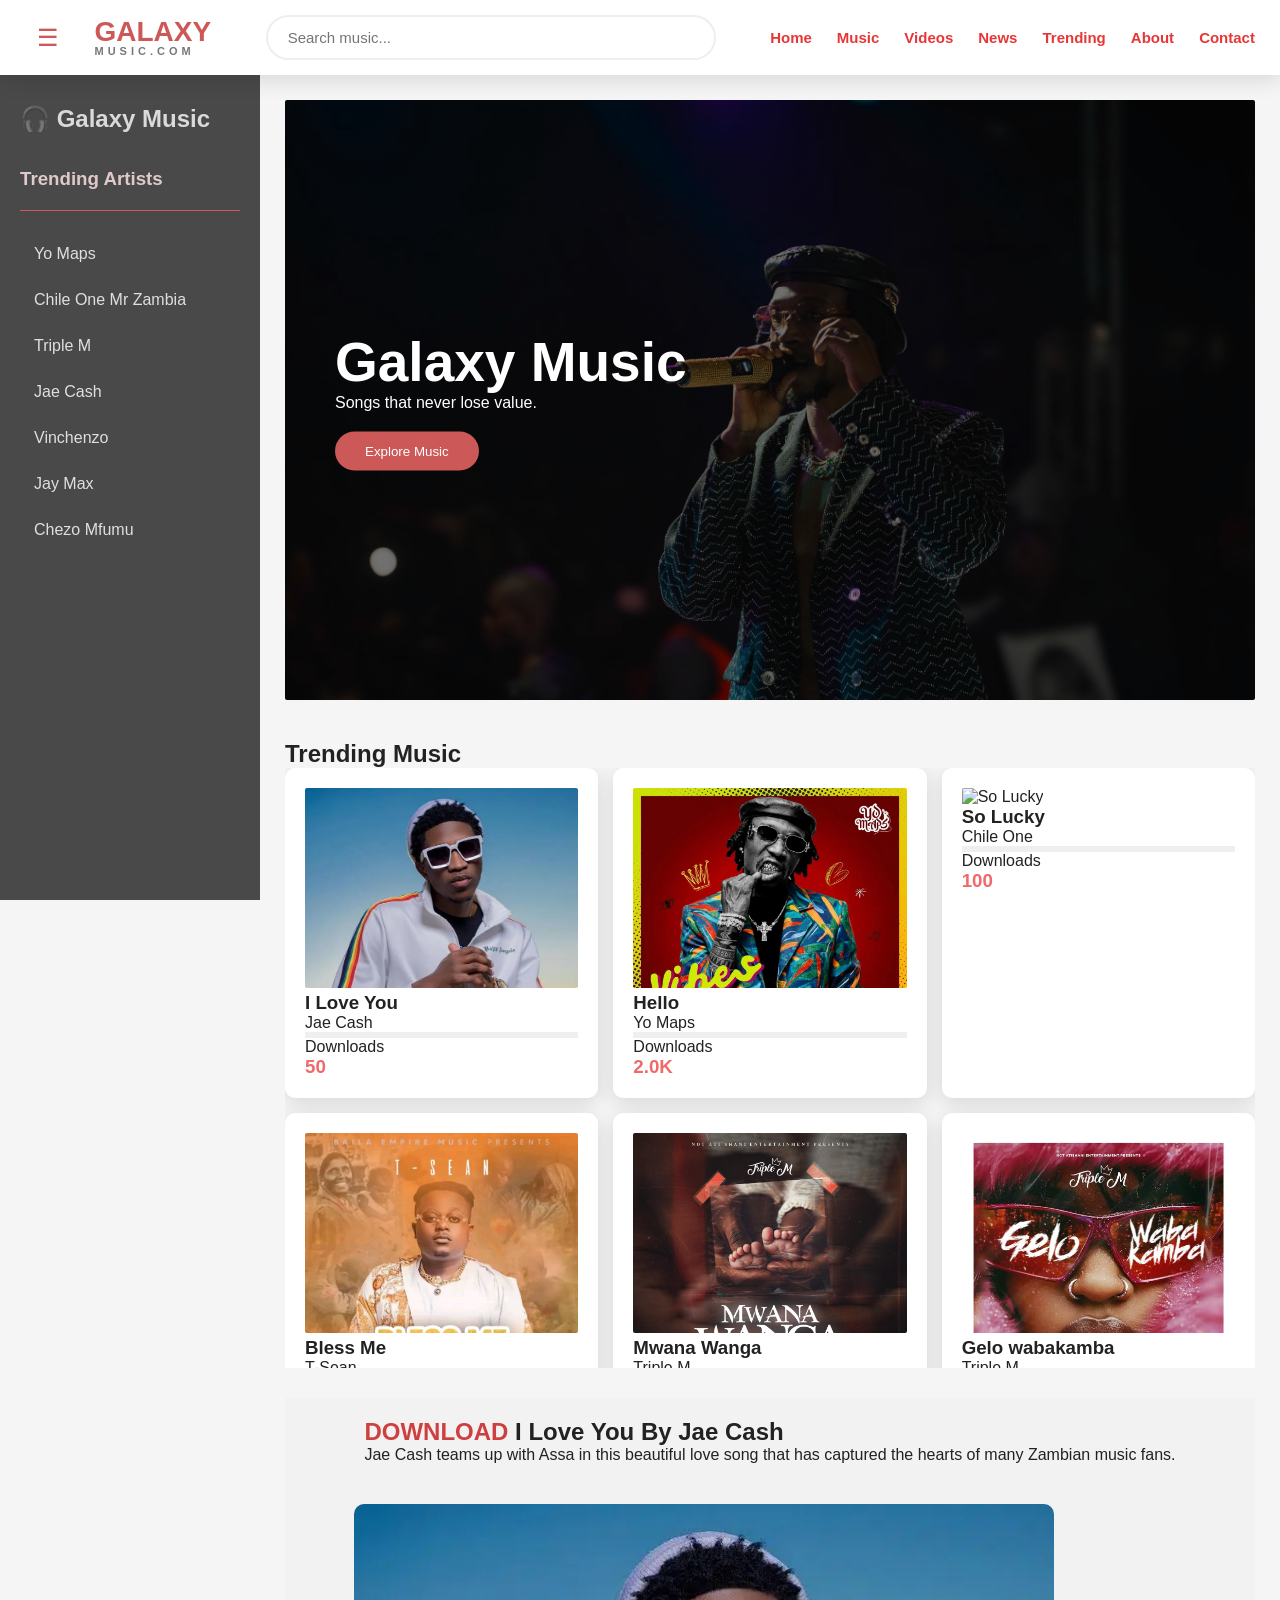
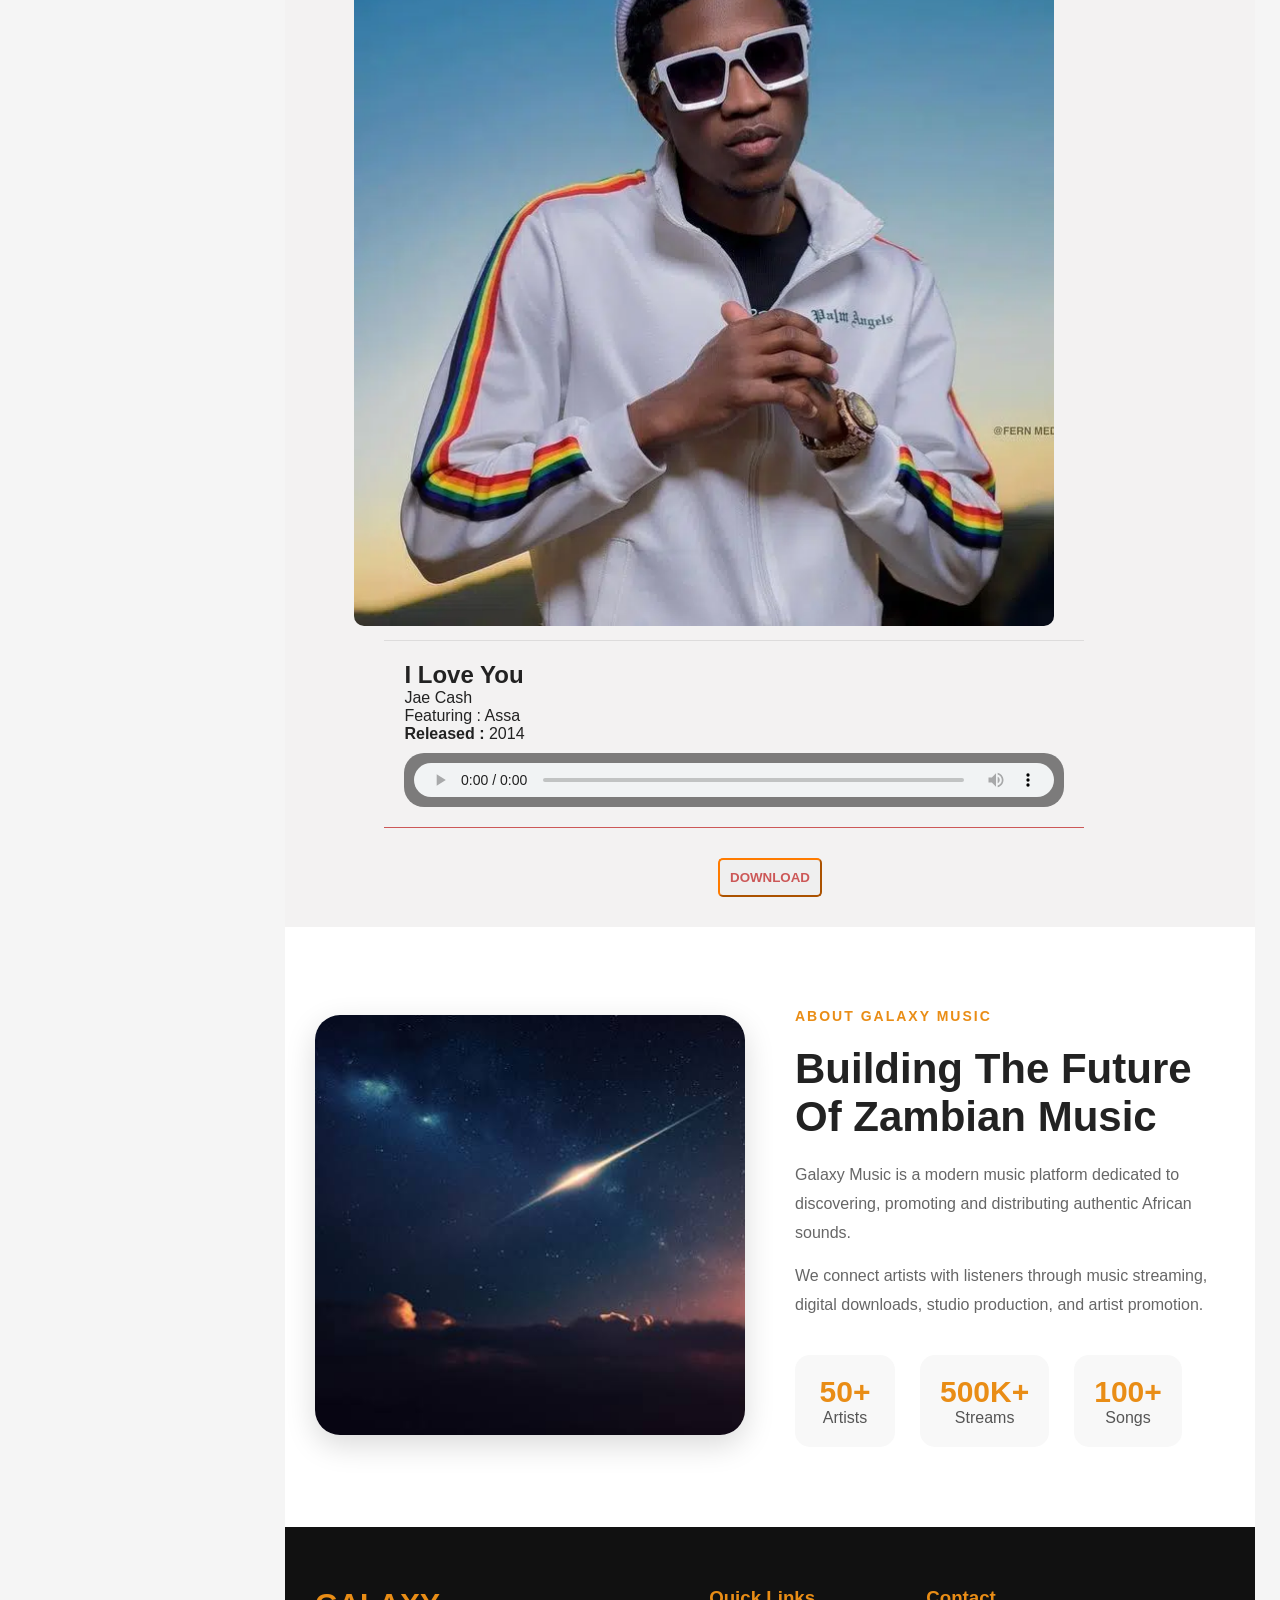
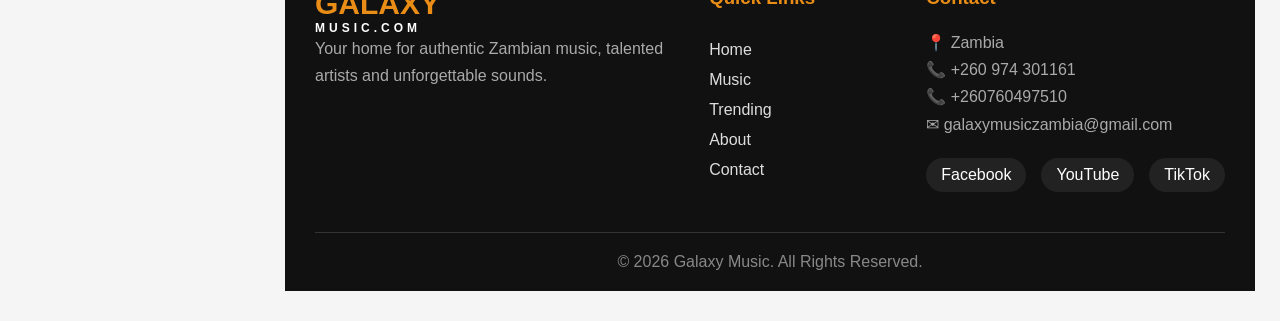
==== index.html @ fb1b895a "Add files via upload Galaxy Music Music distribution platform" ====
<!DOCTYPE html>
<html lang="en">

<head>

<meta charset="UTF-8">
<meta name="viewport" content="width=device-width, initial-scale=1.0">

<title>Galaxy Music</title>

<link rel="stylesheet" href="CSS/lp.css">

</head>

<body>

<!--==============================
HEADER
===============================-->

<header class="header">

    <nav class="navbar">

        <button id="menuBtn" class="menu-btn">
            ☰
        </button>

        <a href="#" class="logo">
            GALAXY
            <span>MUSIC.COM</span>
        </a>

        <div class="search-container">

            <input
                type="search"
                placeholder="Search music...">

        </div>

        <ul class="nav-links">

            <li><a href="#home">Home</a></li>

            <li>
                <a href="#">
                    Music
                </a>
            </li>

            <li><a href="#videos">Videos</a></li>

            <li><a href="#news">News</a></li>

            <li><a href="#trending">Trending</a></li>

            <li><a href="#about">About</a></li>

            <li><a href="#contact">Contact</a></li>

        </ul>

    </nav>

</header>

<!--==============================
SIDEBAR
===============================-->

<aside class="sidebar">

    <div class="sidebar-logo">
        🎧 Galaxy Music
    </div>

    <h3>Trending Artists</h3>

    <ul class="artist-list">

        <li>Yo Maps</li>
        <li>Chile One Mr Zambia</li>
        <li>Triple M</li>
        <li>Jae Cash</li>
        <li>Vinchenzo</li>
        <li>Jay Max</li>
        <li>Chezo Mfumu</li>

    </ul>

</aside>

<!--==============================
MAIN CONTENT
===============================-->

<main class="content">

    <!-- HERO -->

    <section class="hero" id="home">

        <div class="slide active">

            <img
                src="images/yoboy1.jpg"
                alt="Galaxy Music">

            <div class="hero-text">

                <h1>Galaxy Music</h1>

                <p>
                    Songs that never lose value.
                </p>

                <button>
                    Explore Music
                </button>

            </div>

        </div>

        <div class="slide">

            <img
                src="images/chilenone.jpg"
                alt="Discover Artists">

            <div class="hero-text">

                <h1>Discover New Artists</h1>

                <p>
                    Latest albums and singles.
                </p>

            </div>

        </div>

                <div class="slide">

            <img
                src="images/galaxy2.jpg"
                alt="Discover Artists">

            <div class="hero-text">

                <h1>Let your Music reach the ground</h1>

                <h3>
                  Call: +260974301161
                </h3>

            </div>

        </div>

        <div class="slide">

            <img
                src="images/kabuku.jpg"
                alt="Your Music Galaxy">

            <div class="hero-text">

                <h1>Your Music Galaxy</h1>

                <p>
                    Listen. Download. Enjoy.
                </p>

            </div>

        </div>

    </section>



    <!-- TRENDING MUSIC -->

    <section class="music-section" id="trending">

        <h2>Trending Music</h2>

        <div class="music-grid">

            

        </div>

    </section>

        <!--SELECTED SONG CONTAINER-->
    <section class="active-song-container" id="songContainer">
<div id="thisSong" class="this-song">


</div>
<!--You may also like-->
<div id="similar">




</div>


    </section>

    <!--=================================
ABOUT SECTION
=================================-->

<section class="about-section" id="about">

    <div class="about-container">


        <div class="about-image">

            <img 
            src="images/galaxy3.jpg"
            alt="Galaxy Music Studio">

        </div>



        <div class="about-content">


            <span class="about-tag">
                ABOUT GALAXY MUSIC
            </span>


            <h2>
                Building The Future Of Zambian Music
            </h2>


            <p>

                Galaxy Music is a modern music platform dedicated
                to discovering, promoting and distributing authentic
                African sounds.

            </p>


            <p>

                We connect artists with listeners through music
                streaming, digital downloads, studio production,
                and artist promotion.

            </p>


            <div class="about-stats">


                <div>

                    <h3>
                        50+
                    </h3>

                    <span>
                        Artists
                    </span>

                </div>



                <div>

                    <h3>
                        500K+
                    </h3>

                    <span>
                        Streams
                    </span>

                </div>



                <div>

                    <h3>
                        100+
                    </h3>

                    <span>
                        Songs
                    </span>

                </div>


            </div>


        </div>


    </div>

</section>





<!--=================================
FOOTER
=================================-->

<footer class="footer">


<div class="footer-container">



    <div class="footer-brand">


        <h2>
            GALAXY
            <span>
                MUSIC.COM
            </span>
        </h2>


        <p>

        Your home for authentic Zambian music,
        talented artists and unforgettable sounds.

        </p>


    </div>




    <div class="footer-links">


        <h3>
            Quick Links
        </h3>


        <a href="#home">
            Home
        </a>


        <a href="#music">
            Music
        </a>


        <a href="#trending">
            Trending
        </a>


        <a href="#about">
            About
        </a>


        <a href="#contact">
            Contact
        </a>


    </div>





    <div class="footer-contact">


        <h3>
            Contact
        </h3>


        <p>
            📍 Zambia
        </p>


        <p>
            📞 +260 974 301161
        </p>

        <p>
        📞 +260760497510
        </p>


        <p>
            ✉ galaxymusiczambia@gmail.com
        </p>


        <div class="social-links">


            <a href="#">
                Facebook
            </a>


            <a href="#">
                YouTube
            </a>


            <a href="#">
                TikTok
            </a>


        </div>


    </div>



</div>




<div class="copyright">


© 2026 Galaxy Music. All Rights Reserved.


</div>


</footer>

</main>

<script src="JS/songs.js"></script>
<script src="JS/lp.js"></script>

</body>
</html>
---- CSS/lp.css ----
/*=================================
GLOBAL VARIABLES
=================================*/

:root{

    --primary:#cc5858;
    --white:#ffffff;
    --dark:#222;
    --black:#050505;
    --bg:#f5f5f5;
    --muted:#acacac;
    --hover:#e98d1627;

    --shadow:0 5px 20px rgba(0,0,0,.12);

}


*{

    margin:0;
    padding:0;
    box-sizing:border-box;
    font-family:"Segoe UI",sans-serif;

}


body{

    background:var(--bg);
    color:var(--dark);

}


/*=================================
HEADER
=================================*/


.header{

    position:fixed;

    top:0;
    left:0;

    width:100%;
    height:75px;

    background:white;

    display:flex;
    align-items:center;

    z-index:900;

    box-shadow:var(--shadow);

}


.navbar{

    width:100%;

    display:flex;

    align-items:center;

    justify-content:space-between;

    padding:0 25px;

}



/* MENU */


.menu-btn{

    width:45px;
    height:45px;

    background:white;

    color:var(--primary);

    border:none;

    border-radius:10px;

    font-size:24px;

    cursor:pointer;
    transition: 0.3s ease;

}
.menu-btn:hover{
    background-color:var(--primary);
    color: white;
    transform: translate(-6px);
}



/* LOGO */


.logo{

    text-decoration:none;

    color:var(--primary);

    font-size:28px;

    font-weight:800;

    line-height:1;

}


.logo span{

    display:block;

    color:#777;

    font-size:11px;

    letter-spacing:4px;

}




/* SEARCH */


.search-container{

    flex:1;

    max-width:450px;

    margin:0 30px;

}


.search-container input{


    width:100%;

    height:45px;

    border-radius:30px;

    border:2px solid #eee;

    padding:0 20px;

    outline:none;

    font-size:15px;

}


.search-container input:focus{

    border-color:var(--primary);

}



/* NAVIGATION */


.nav-links{

    display:flex;

    gap:25px;

    list-style:none;

}


.nav-links a{

    text-decoration:none;

    color:#e73636;

    font-weight:600;

    font-size:15px;
    padding-bottom: 10px;
border-bottom: solid 3px transparent;
transition: 0.3s ease-in-out;

}


.nav-links a:hover{

    color:var(--primary);
    border-bottom-color:#f04f4f;
    transform:translate(-3px);

}



/*=================================
SIDEBAR
=================================*/


.sidebar{

    position:fixed;

    left:0;

    top:75px;

    width:260px;

    height:calc(100vh - 75px);


    background:rgb(73, 73, 73);
    color: #c5bcbc;


    padding:30px 20px;

    overflow:auto;

    z-index:800;

}



.sidebar-logo{

    color:#dadada;

    font-size:24px;

    font-weight:bold;

    margin-bottom:35px;

}


.sidebar h3{

    color:#dfc9c9;

    margin-bottom:20px;
    border-bottom: 1px solid #cc5858;
    padding-bottom: 20px;

}



.artist-list{

    list-style:none;

}


.artist-list li{

    color:#dfdfdf;

    padding:14px;

    border-radius:8px;

    cursor:pointer;

    transition:.3s;

}



.artist-list li:hover{

    background:#cc5858;

    color:white;

}



/*=================================
MAIN CONTENT
=================================*/


.content{

    margin-left:260px;

    padding:100px 25px 30px;

}



/*=================================
HERO
=================================*/


.hero{

    height:600px;

    overflow:hidden;

    border-radius:2px;

    position:relative;

}


.slide{

    position:absolute;

    width:100%;
    height:100%;

    opacity:0;

    transition:1s;

}


.slide.active{

    opacity:1;

}



.slide img{

    width:100%;
    height:100%;

    object-fit:cover;

    filter:brightness(.45);
    object-position: center;

}


.hero-text{

    position:absolute;

    left:50px;

    top:50%;

    transform:translateY(-50%);

    color:white;

}


.hero-text h1{

    font-size:55px;

}



.hero-text button{

    margin-top:20px;

    padding:12px 30px;

    background:var(--primary);

    color:white;

    border:none;

    border-radius:30px;

}



/*=================================
MUSIC GRID
=================================*/


.music-section{

    margin-top:40px;

}



.music-grid{


    display:grid;

    grid-template-columns:
    repeat(auto-fit,minmax(240px,1fr));

    gap:15px;
    max-height: 600px;
    overflow-y: auto;
    overflow-x: hidden;

}



.music-card{

    background:white;

    padding:20px;

    border-radius:10px;

    box-shadow:var(--shadow);
    cursor: pointer;
    transition: 0.4s ease-in-out;


}

.music-card:hover{
transform: translate(-6px);
}



.music-card img{

    width:100%;

    height:200px;

    object-fit:cover;

    border-radius:2px;
    object-position: top;

}

.battan-container{
    width:100%;

    margin-top:15px;

    padding:12px;
    display: flex;
    justify-content: center;
    align-items: center;
    gap: -2px;

}
.music-card button{


    width:100%;

    margin-top:15px;

    padding:12px;

    border:solid 1px rgb(255, 255, 255);

    border-radius:0;

    background:rgb(255, 255, 255);

    color:rgb(114, 114, 114);
    transition: 0.3 step-end;

}

.music-card button:hover{    
    color:var(--primary);

    background-color:rgb(37, 37, 37);
    border-radius: 15px;
     cursor: pointer;

}


.music-card .streaBtn:hover{    
    color:rgb(255, 255, 255);

    background-color:rgb(255, 145, 0);
    border-radius: 15px;
    cursor: pointer;
}
.music-card #downloads{
display: flex;
flex-direction: column;
gap: 2px;
}

#downloads .downloads{
    font-size: 14px;
    color: #555;
    font-family: Arial, Helvetica, sans-serif;

}

.downloads h3 {

     color: #f16a6a;
}

/*=================================
ACTIVE SONG CONTAINER STYLES
=================================*/
.active-song-container{

    width:100%;
    padding: 10px;
    margin-top: 30px;
    display: flex;
    flex-direction: column;
    justify-content: center;
    align-items: center;
    background-color: #f3f2f2;
}


.active-song-container .mp3section{
    border-top: 1px solid #dddcdc;
    margin-top: 10px;
    border-bottom: 1px solid #d4d4d4;
    border-bottom-color:var(--primary) ;
    padding: 20px;
    max-width:700px;
    margin-left: 30px;

}

.mp3section audio{
width: 100%;
background-color: #7c7b7b;
display: block;
margin-top: 10px;
padding: 10px;
border-radius: 20px;

}
.active-song-container .download-section{
    margin-top: 10px;
    padding: 20px;
    display: flex;
    justify-content: center;
    align-items: center;
     
}

.active-song-container .download-section button{
   border-radius: 5px;
    padding: 10px;
    color: var(--primary);
    font-weight: 700;
    font-family: Arial, Helvetica, sans-serif;
    border-color: rgb(255, 123, 0);
    transition:0.4s ease-in;
}

.active-song-container .article-section{
    padding: 10px;
    margin-bottom: 30px;
}

.active-song-container .download-section button:hover{
    background-color:#cc5858;
    color: #ffffff;
    transform: translate(-6px);
     border-color: transparent;
     cursor: pointer;

}
.active-song-container .article-section h1 span {
 color: #ce3f3f;
}

.active-song-container img{
max-width:700px;
border-radius: 10px;
}

/* Chrome, Edge, Opera */
.music-grid::-webkit-scrollbar{
    width:6px;
}

.music-grid::-webkit-scrollbar-track{
    background:rgba(0,0,0,.04);
    border-radius:20px;
}

.music-grid::-webkit-scrollbar-thumb{
    background:linear-gradient(
        to bottom,
        #f5f5f5,
        #c7c7c7
    );
    border-radius:20px;
    border:1px solid rgba(255,255,255,.3);
}

.music-grid::-webkit-scrollbar-thumb:hover{
    background:linear-gradient(
        to bottom,
        #e7e7e7,
        #b6b5b5
    );
}


/*=================================
TABLET
=================================*/


@media(max-width:992px){


.nav-links{

    display:none;

}


.search-container{

    display:none;

}



.sidebar{

    transform:translateX(-100%);

}



.sidebar.show{

    transform:translateX(0);

}



.content{

    margin-left:0;

}




}


/*=================================
ABOUT SECTION
=================================*/


.about-section{

    padding:80px 30px;

    background:white;

}


.about-container{

    max-width:1200px;

    margin:auto;

    display:grid;

    grid-template-columns:1fr 1fr;

    gap:50px;

    align-items:center;

}



.about-image img{

    width:100%;

    height:420px;

    object-fit:cover;

    border-radius:25px;

    box-shadow:0 10px 30px rgba(0,0,0,.15);

}





.about-tag{


    color:#e98d16;

    font-weight:700;

    letter-spacing:2px;

    font-size:14px;

}



.about-content h2{


    font-size:42px;

    margin:20px 0;

    color:#222;

}



.about-content p{


    color:#666;

    line-height:1.8;

    margin-bottom:15px;

}





.about-stats{


    display:flex;

    gap:25px;

    margin-top:35px;

}




.about-stats div{


    background:#f8f8f8;

    padding:20px;

    border-radius:15px;

    text-align:center;

    min-width:100px;

}



.about-stats h3{


    color:#e98d16;

    font-size:30px;

}



.about-stats span{


    color:#555;

}



/*=================================
FOOTER
=================================*/


.footer{


    background:#111;

    color:white;

    padding:60px 30px 20px;

}



.footer-container{


    max-width:1200px;

    margin:auto;

    display:grid;

    grid-template-columns:
    2fr 1fr 1fr;

    gap:40px;

}



.footer-brand h2{


    color:#e98d16;

    font-size:30px;

}



.footer-brand h2 span{


    display:block;

    font-size:12px;

    letter-spacing:4px;

    color:white;

}



.footer p{


    color:#aaa;

    line-height:1.7;

}



.footer h3{


    margin-bottom:20px;

    color:#e98d16;

}



.footer-links{


    display:flex;

    flex-direction:column;

    gap:12px;

}



.footer-links a{


    color:#ddd;

    text-decoration:none;

    transition:.3s;

}



.footer-links a:hover{


    color:#e98d16;

}



.social-links{


    margin-top:20px;

    display:flex;

    gap:15px;

}



.social-links a{


    padding:8px 15px;

    background:#222;

    border-radius:20px;

    color:white;

    text-decoration:none;

}



.social-links a:hover{


    background:#e98d16;

}



.copyright{


    border-top:1px solid #333;

    margin-top:40px;

    padding-top:20px;

    text-align:center;

    color:#888;

}



/*=================================
MOBILE
=================================*/


@media(max-width:768px){


.about-section{

    padding:50px 20px;

}


.about-container{

    grid-template-columns:1fr;

}


.about-image img{

    height:300px;

}



.about-content h2{

    font-size:30px;

}



.about-stats{

    display:grid;

    grid-template-columns:repeat(3,1fr);

    gap:10px;

}



.about-stats div{

    padding:15px 5px;

}



.about-stats h3{

    font-size:22px;

}




.footer-container{

    grid-template-columns:1fr;

    text-align:center;

}


.social-links{

    justify-content:center;

}


}

/*=================================
MOBILE
=================================*/


@media(max-width:600px){



.header{

    height:65px;

}



.navbar{

    padding:0 15px;

}



.logo{

    font-size:22px;

}



.logo span{

    font-size:9px;

}



.content{

    padding:85px 15px 20px;

}



.hero{

    height:300px;

    border-radius:15px;

}



.hero-text{

    left:25px;

}



.hero-text h1{

    font-size:32px;

}



.hero-text p{

    font-size:14px;

}



.music-grid{

    grid-template-columns:1fr;

}



.music-card img{

    height:250px;

}



.sidebar{

    width:85%;

}

.active-song-container img{
max-width:100%;
border-radius: 10px;
}

}



/* SMALL PHONES */

@media(max-width:380px){


.logo{

    font-size:18px;

}


.hero-text h1{

    font-size:26px;

}


.hero{

    height:260px;

}


.music-card{

    padding:15px;


}


}
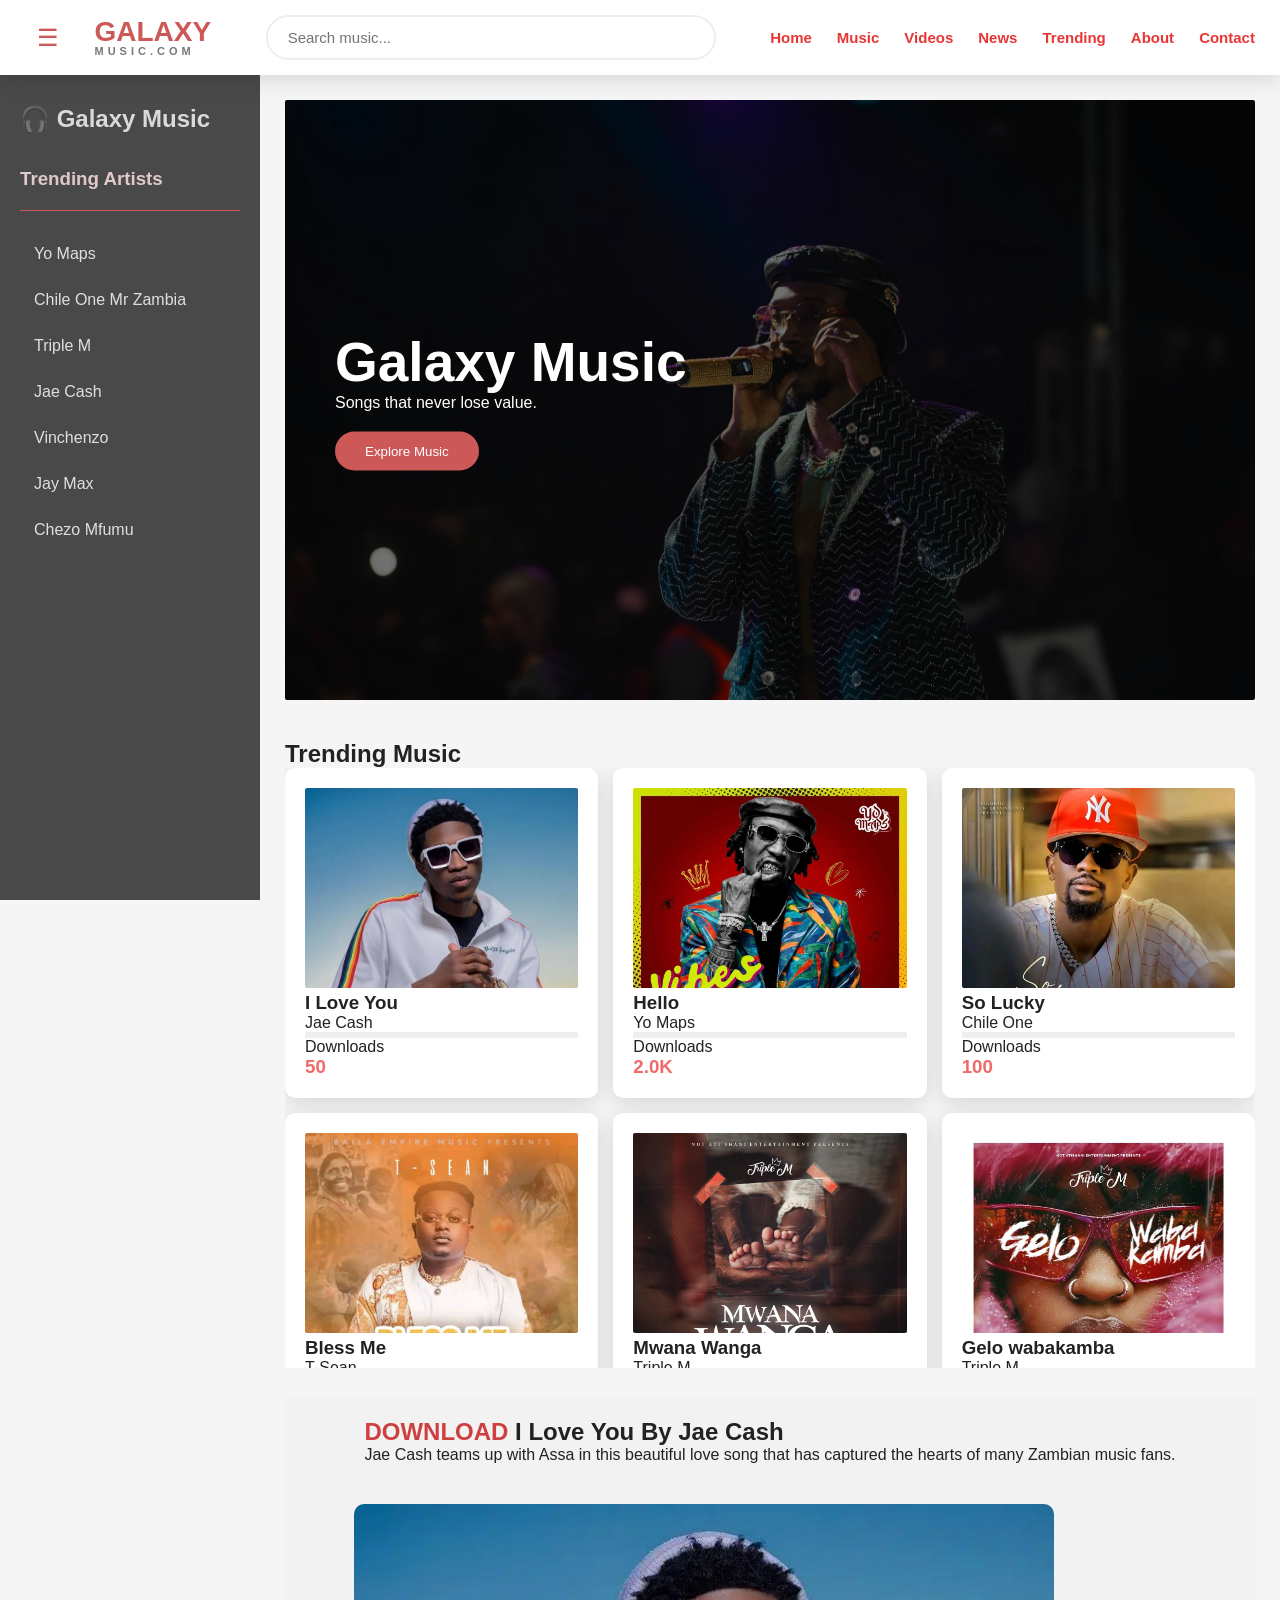
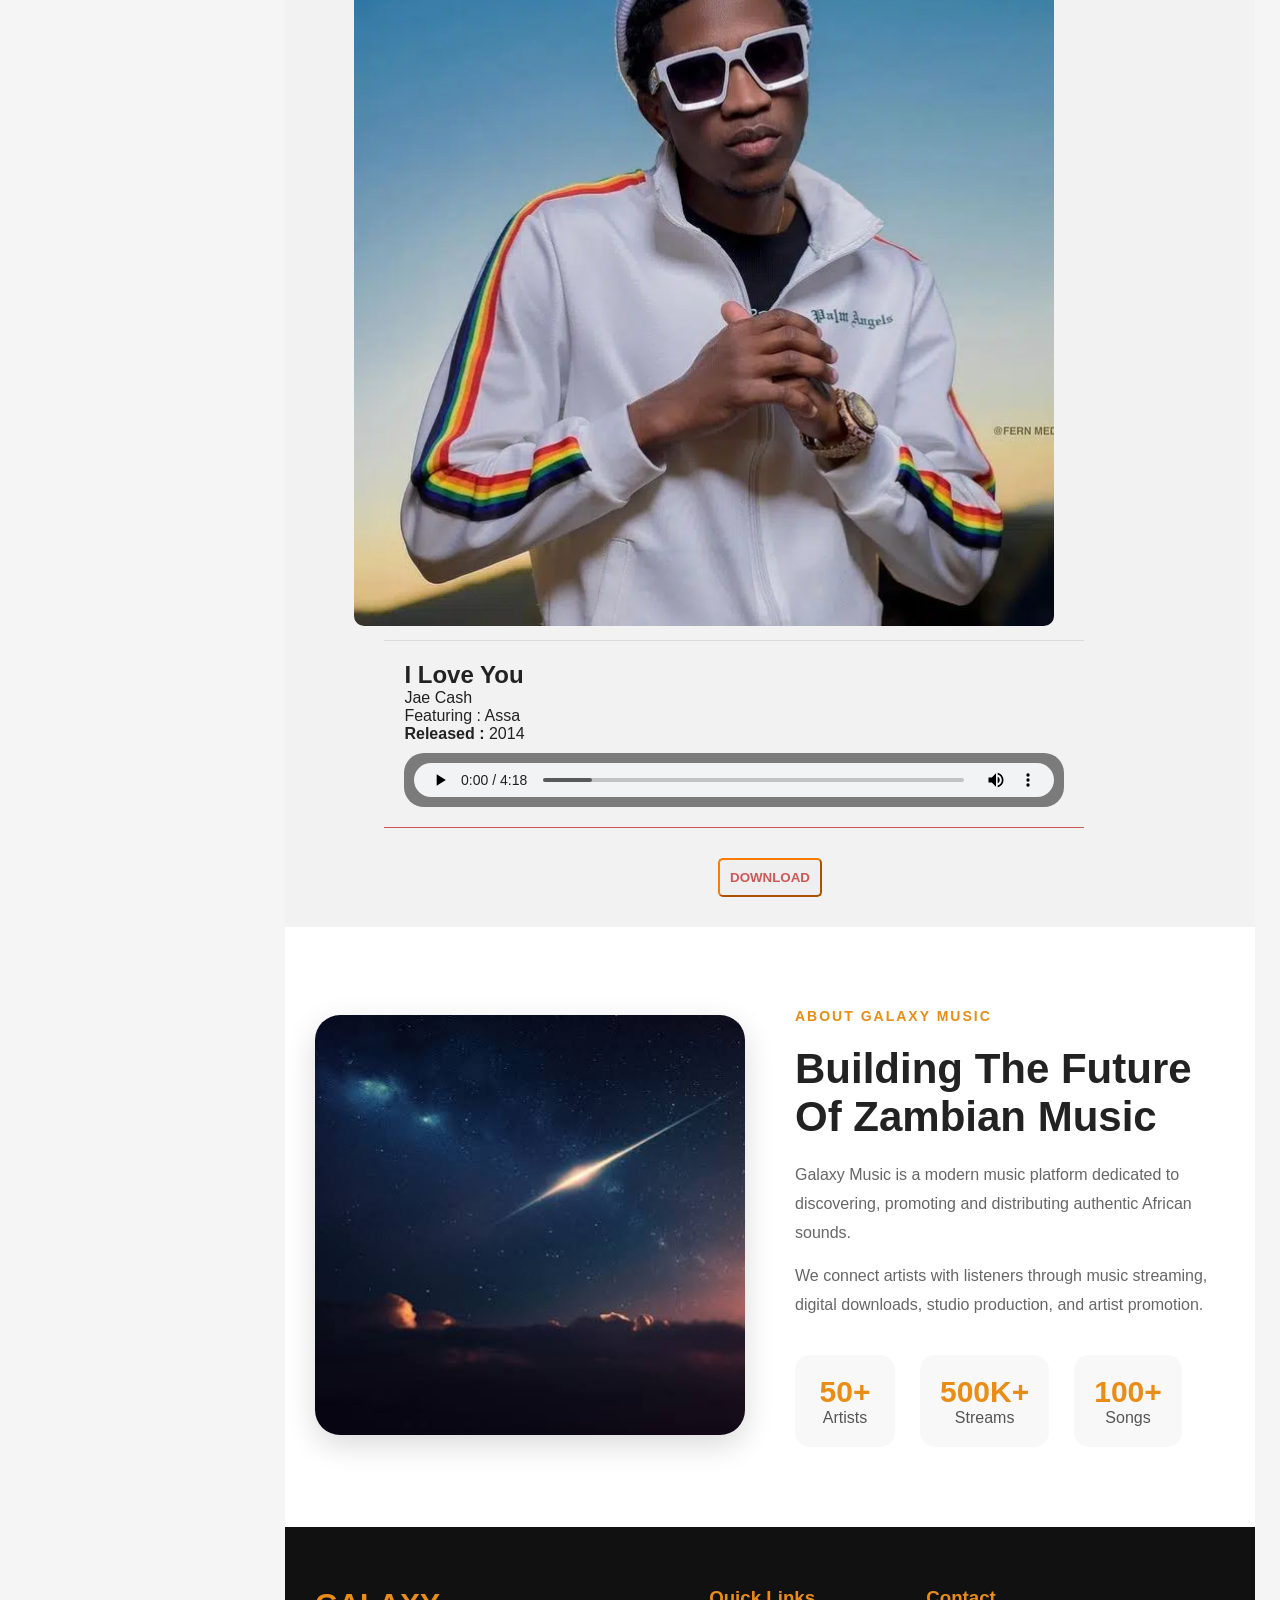
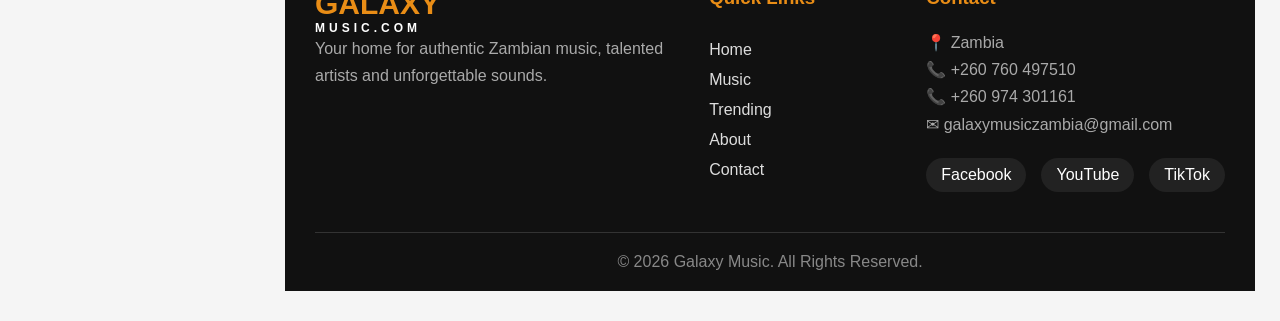
==== commit 2a7ae94c: "Update index.html Update" ====
--- a/index.html
+++ b/index.html
@@ -408,16 +408,18 @@
 
 
         <p>
-            📞 +260 974 301161
+            📞 <a href="tel:+260760497510"  style="color:inherit; font-size: inherit; text-decoration: none;">+260 760 497510</a>
         </p>
 
         <p>
-        📞 +260760497510
+        📞 <a href="tel:+260974301161"  style="color:inherit; font-size: inherit; text-decoration: none;">+260 974 301161</a>
+
         </p>
 
 
         <p>
-            ✉ galaxymusiczambia@gmail.com
+            ✉ <a href="mailto:galaxymusiczambia@gmail.com" style="color:inherit; font-size: inherit; text-decoration: none;">galaxymusiczambia@gmail.com</a>
+
         </p>
 
 
@@ -468,4 +470,4 @@
 <script src="JS/lp.js"></script>
 
 </body>
-</html>+</html>
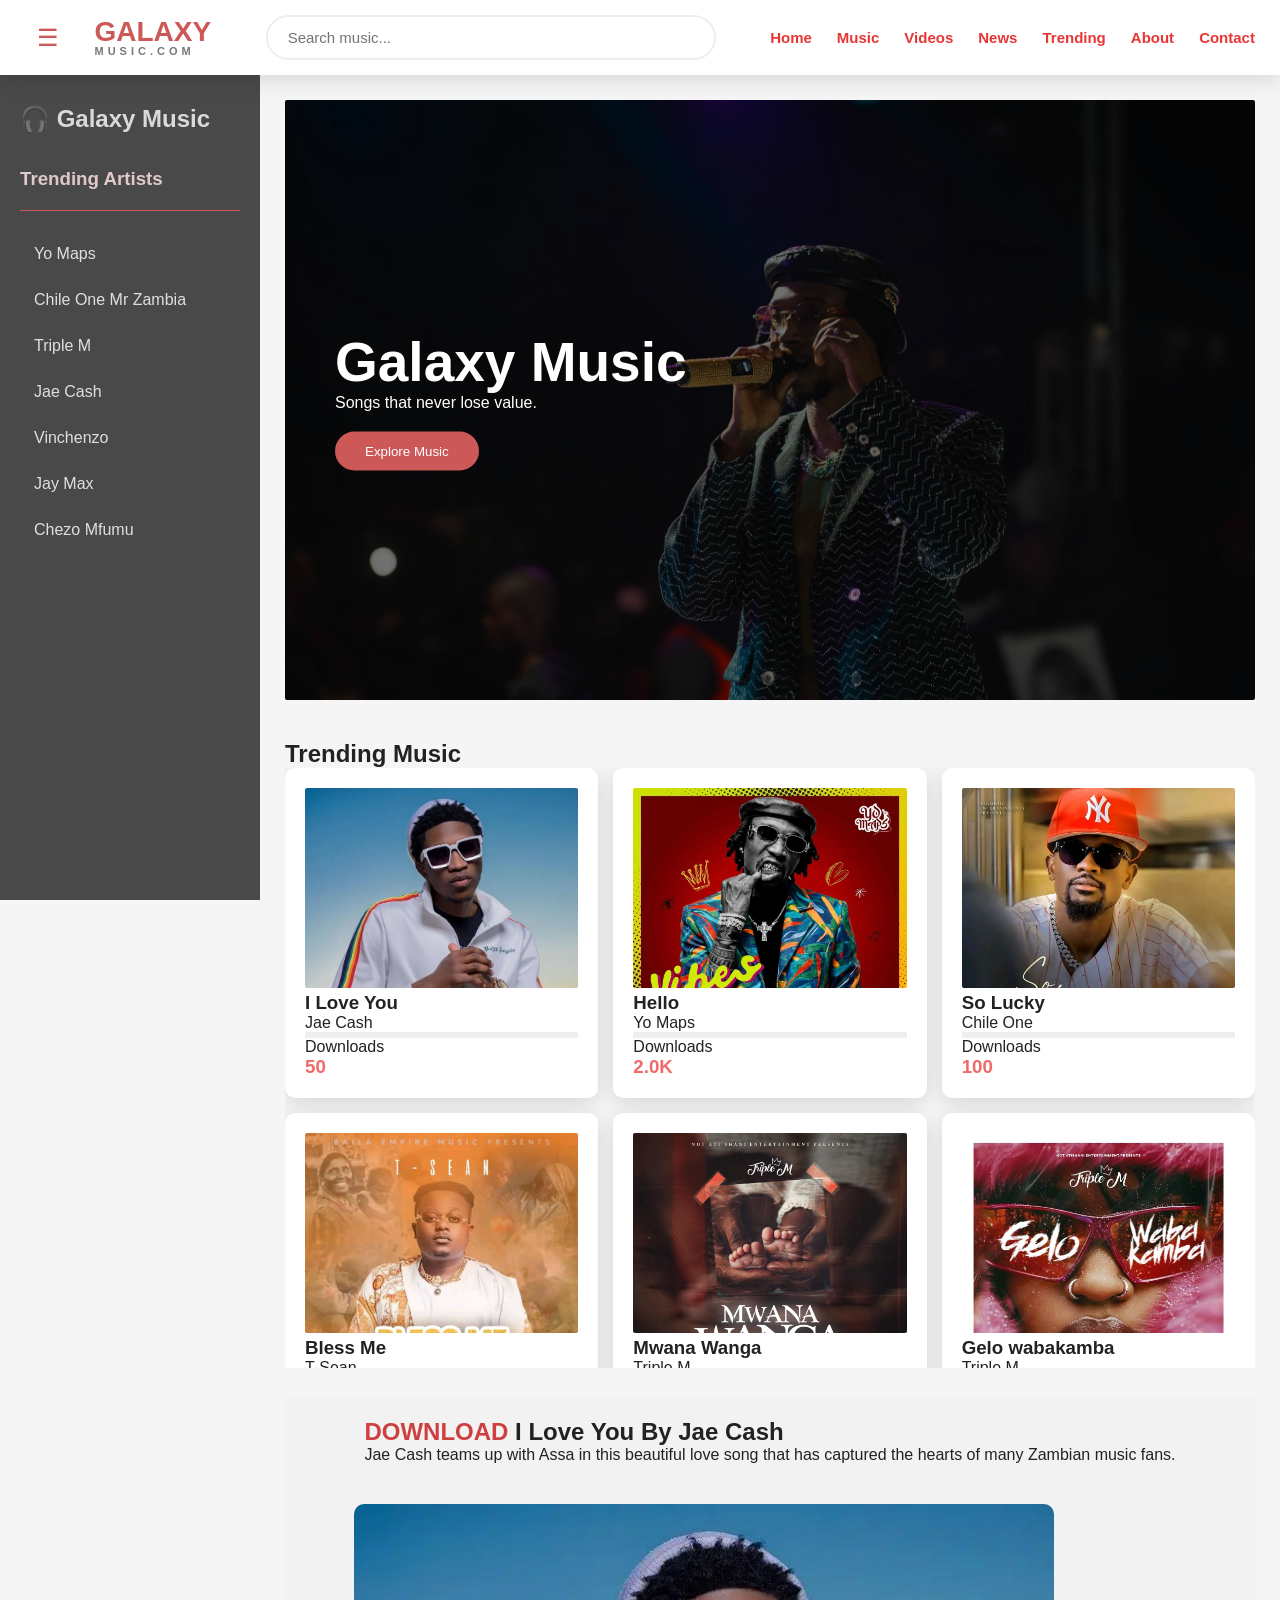
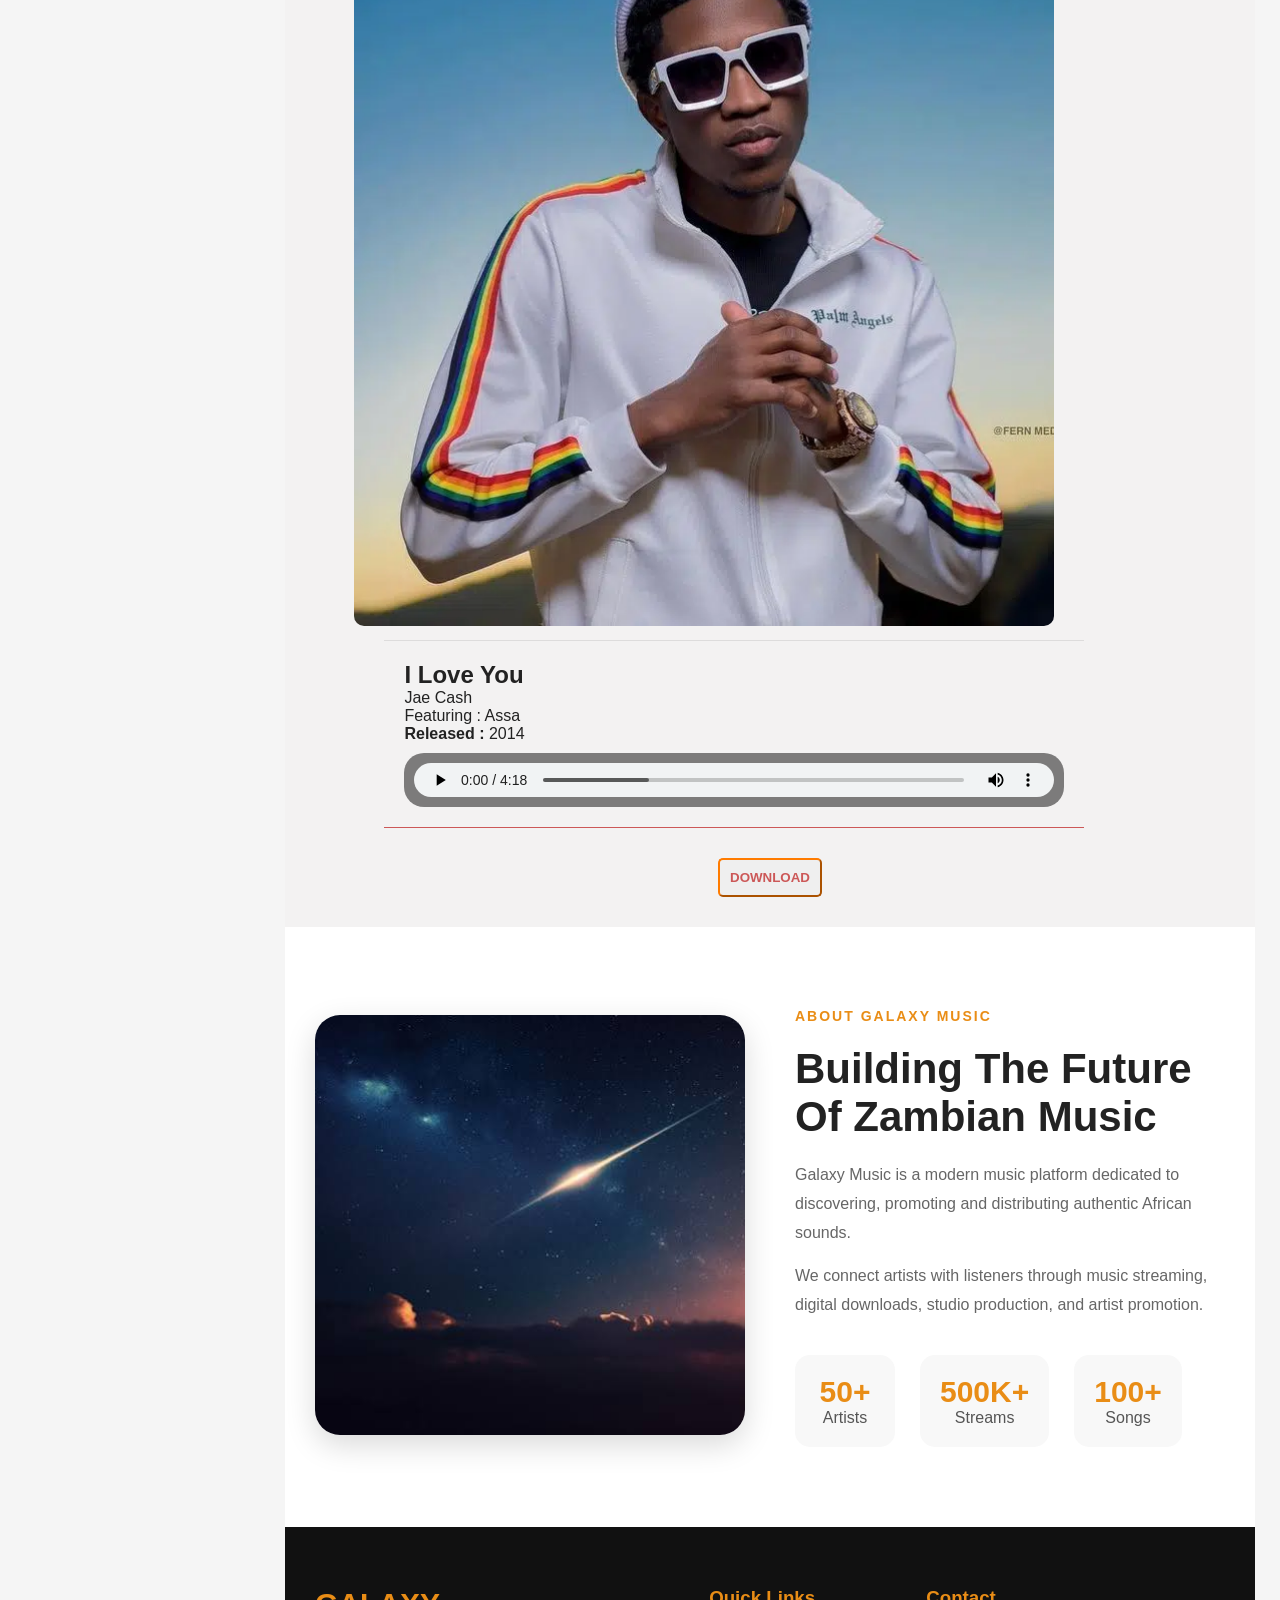
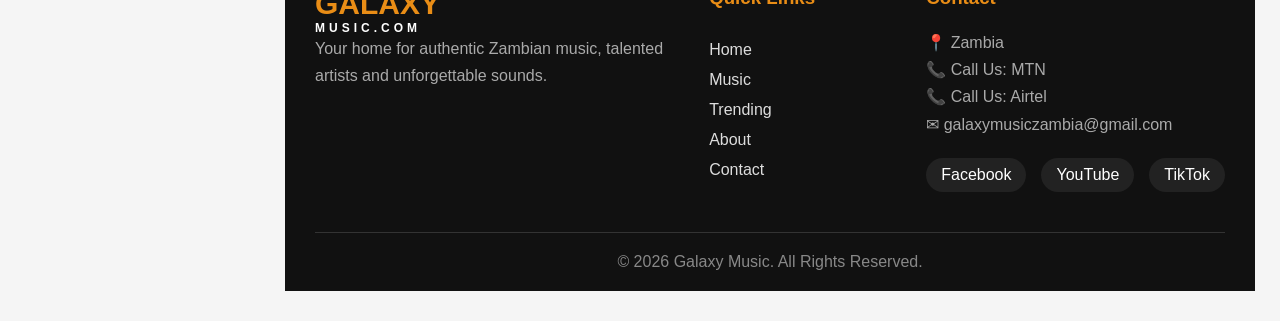
==== commit 0d2c3f4e: "Update index.html" ====
--- a/index.html
+++ b/index.html
@@ -408,11 +408,11 @@
 
 
         <p>
-            📞 <a href="tel:+260760497510"  style="color:inherit; font-size: inherit; text-decoration: none;">+260 760 497510</a>
+            📞 <a href="tel:+260760497510"  style="color:inherit; font-size: inherit; text-decoration: none;">Call Us: MTN</a>
         </p>
 
         <p>
-        📞 <a href="tel:+260974301161"  style="color:inherit; font-size: inherit; text-decoration: none;">+260 974 301161</a>
+        📞 <a href="tel:+260974301161"  style="color:inherit; font-size: inherit; text-decoration: none;">Call Us: Airtel</a>
 
         </p>
 
